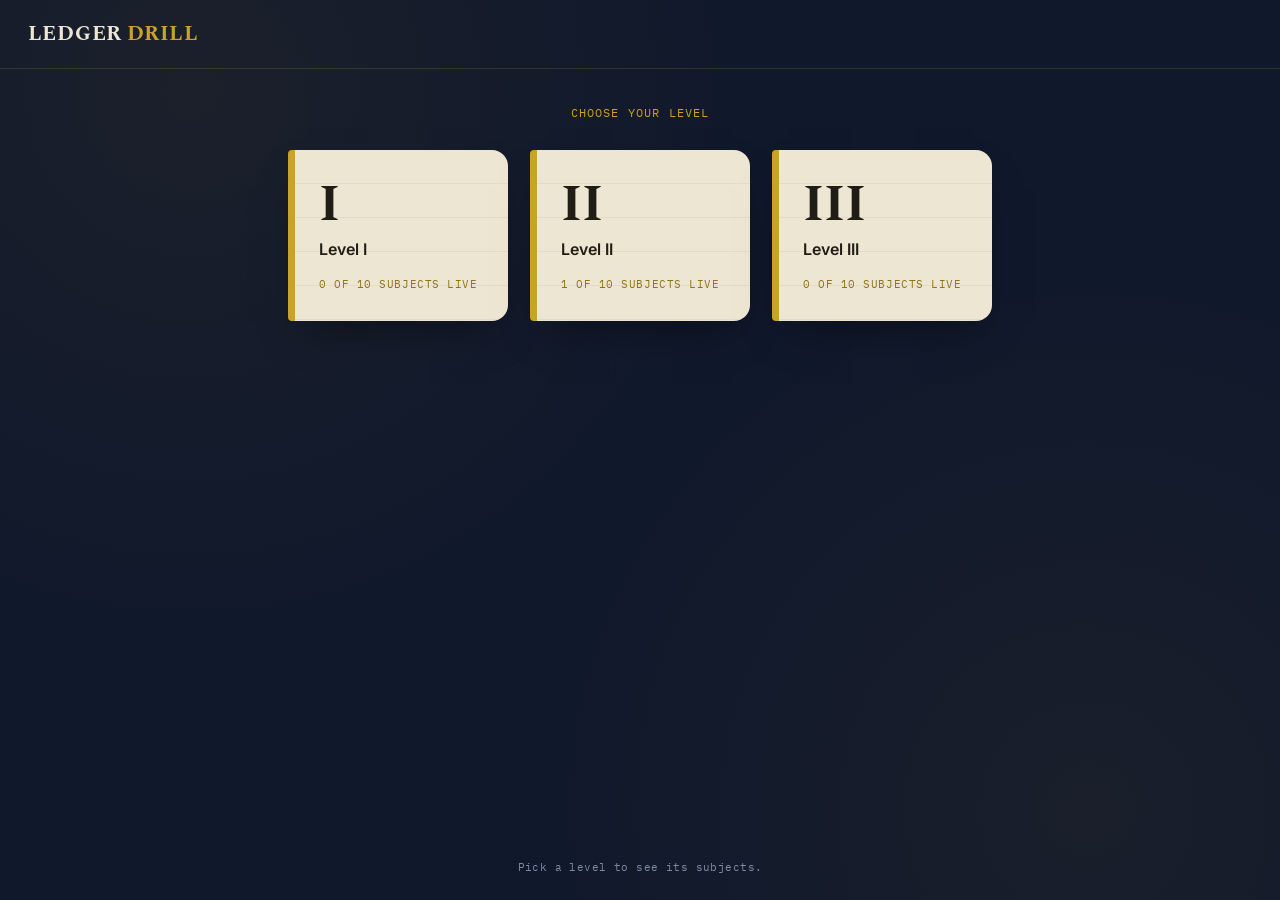
==== ledger-drill-site/index.html @ f8a4c012 "Add files via upload" ====
<!DOCTYPE html>
<html lang="en">
<head>
<meta charset="UTF-8">
<meta name="viewport" content="width=device-width, initial-scale=1.0">
<title>Ledger Drill — CFA Formula Practice</title>
<link rel="preconnect" href="https://fonts.googleapis.com">
<link href="https://fonts.googleapis.com/css2?family=Spectral:wght@500;600;700&family=IBM+Plex+Mono:wght@400;500;600&family=Inter:wght@400;500;600;700&display=swap" rel="stylesheet">
<link rel="stylesheet" href="style.css">
</head>
<body>

<header>
  <div class="wordmark" id="wordmark">LEDGER <span>DRILL</span></div>
</header>

<main><div id="app"></div></main>

<footer id="footerNote">Drag a line item into a slot, or tap a chip then tap a slot.</footer>

<!--
  CREDIT LINE
  Uncomment and edit the line below to add a "made by" credit.
  It will show under the footer note, centered, in small mono text.

  <div class="credit">Made by <a href="https://www.linkedin.com/in/YOUR-HANDLE" target="_blank" rel="noopener">Aman</a></div>
-->

<!--
  SCRIPT LOAD ORDER MATTERS:
  1) registry.js       -> defines LEVELS, SUBJECTS, and the empty DATA object
  2) data/*.js         -> each one adds its formulas into DATA (one file per level+subject)
  3) app.js            -> the engine/router, must load LAST since it reads DATA

  To add a new subject later: drop a new data/*.js file, add ONE <script> line
  for it below (before app.js), and you're done. Nothing else changes.
-->
<script src="registry.js"></script>
<script src="data/l2-fra.js"></script>
<script src="app.js"></script>

</body>
</html>
---- ledger-drill-site/style.css ----
/* ================================================================
   COLOR TOKENS — change the site's whole look by editing these.
   Everything below (cards, buttons, chips, stamps) references these
   variables, so you never need to hunt through the file for a color.

   --ink-navy       page background (dark)
   --ledger-navy-2  the tally badge background, slightly lighter navy
   --parchment      the ledger card / tile background (light)
   --parchment-line the faint ruled lines on the parchment cards
   --brass          the main accent color — active tabs, buttons, borders
   --brass-dim      dimmer accent — used for small labels/eyebrows
   --verified       the "Verified" stamp + correct-answer color (green)
   --rejected       the "Rejected" stamp + wrong-answer color (red)
   --ink-text       body text color on parchment (dark)
   --slate          body text color on navy (light)
   --slate-dim      muted/secondary text color on navy
   ================================================================ */
:root{
    --ink-navy: #10182B;
    --ledger-navy-2: #182238;
    --parchment: #EDE6D3;
    --parchment-line: #d9d0b8;
    --brass: #C9A227;
    --brass-dim: #8f7318;
    --verified: #2F6B4F;
    --rejected: #9C3B3B;
    --ink-text: #201d16;
    --slate: #B9C2D6;
    --slate-dim: #7f8aa6;
  }

  *{box-sizing:border-box;}
  html,body{margin:0;padding:0;}
  body{
    background: var(--ink-navy);
    background-image:
      radial-gradient(circle at 15% 10%, rgba(201,162,39,0.06), transparent 40%),
      radial-gradient(circle at 85% 90%, rgba(201,162,39,0.05), transparent 40%);
    background-attachment: fixed;
    color: var(--slate);
    font-family: 'Inter', sans-serif;
    min-height: 100vh;
    display:flex;
    flex-direction:column;
  }

  /* ---------- Header ---------- */
  header{
    display:flex;
    align-items:center;
    justify-content:space-between;
    padding: 18px 28px;
    border-bottom: 1px solid rgba(201,162,39,0.18);
    gap: 16px;
    flex-wrap: wrap;
  }
  .wordmark{
    font-family:'Spectral', serif;
    font-weight:700;
    font-size: 1.3rem;
    color: var(--parchment);
    letter-spacing: 0.02em;
    white-space:nowrap;
    cursor:pointer;
    user-select:none;
  }
  .wordmark span{color: var(--brass);}

  /* ---------- Main / shared screen bits ---------- */
  main{
    flex:1;
    display:flex;
    align-items:flex-start;
    justify-content:center;
    padding: 36px 20px 60px;
  }
  #app{ width:100%; max-width: 900px; }

  .screen-kicker{
    font-family:'IBM Plex Mono', monospace;
    font-size: 0.72rem;
    letter-spacing: 0.1em;
    text-transform: uppercase;
    color: var(--brass);
    text-align:center;
    margin: 0 0 30px;
  }

  .breadcrumb{
    display:flex;
    align-items:center;
    gap: 8px;
    font-family:'IBM Plex Mono', monospace;
    font-size: 0.76rem;
    color: var(--slate-dim);
    margin-bottom: 22px;
    flex-wrap:wrap;
  }
  .breadcrumb a{
    color: var(--brass);
    text-decoration:none;
    cursor:pointer;
  }
  .breadcrumb a:hover{ text-decoration:underline; }
  .breadcrumb .sep{ color: var(--slate-dim); opacity:0.6; }

  /* ---------- Level select screen ---------- */
  .level-grid{
    display:flex;
    gap: 22px;
    flex-wrap: wrap;
    justify-content:center;
  }
  .level-card{
    width: 220px;
    background: var(--parchment);
    color: var(--ink-text);
    border-radius: 4px 16px 16px 4px;
    border-left: 7px solid var(--brass);
    padding: 30px 24px;
    cursor:pointer;
    box-shadow: 0 20px 40px -18px rgba(0,0,0,0.5);
    background-image: repeating-linear-gradient(to bottom, transparent 0px, transparent 33px, var(--parchment-line) 34px);
    transition: transform 0.15s ease, box-shadow 0.15s ease;
  }
  .level-card:hover{
    transform: translateY(-3px);
    box-shadow: 0 26px 46px -16px rgba(0,0,0,0.55);
  }
  .level-roman{
    font-family:'Spectral', serif;
    font-weight:700;
    font-size: 3.2rem;
    line-height:1;
  }
  .level-name{
    font-family:'Inter', sans-serif;
    font-weight:600;
    font-size: 1rem;
    margin-top: 8px;
  }
  .level-caption{
    font-family:'IBM Plex Mono', monospace;
    font-size: 0.68rem;
    letter-spacing: 0.05em;
    text-transform: uppercase;
    color: var(--brass-dim);
    margin-top: 18px;
  }

  /* ---------- Subject grid screen ---------- */
  .subject-grid{
    display:grid;
    grid-template-columns: repeat(auto-fill, minmax(190px, 1fr));
    gap: 16px;
  }
  .subject-tile{
    background: var(--parchment);
    color: var(--ink-text);
    border-radius: 4px;
    padding: 20px 18px;
    border-left: 5px solid var(--slate-dim);
    background-image: repeating-linear-gradient(to bottom, transparent 0px, transparent 33px, var(--parchment-line) 34px);
  }
  .subject-tile.available{
    border-left-color: var(--brass);
    cursor:pointer;
    box-shadow: 0 14px 28px -16px rgba(0,0,0,0.4);
    transition: transform 0.15s ease;
  }
  .subject-tile.available:hover{ transform: translateY(-2px); }
  .subject-tile.soon{ opacity: 0.55; cursor: not-allowed; }
  .subject-code{
    font-family:'IBM Plex Mono', monospace;
    font-size: 0.68rem;
    letter-spacing: 0.08em;
    text-transform: uppercase;
    color: var(--brass-dim);
  }
  .subject-name{
    font-family:'Spectral', serif;
    font-weight:600;
    font-size: 1.02rem;
    line-height:1.3;
    margin: 6px 0 16px;
  }
  .subject-status{
    font-family:'IBM Plex Mono', monospace;
    font-size: 0.7rem;
    letter-spacing: 0.02em;
  }
  .subject-status.available{ color: var(--verified); }
  .subject-status.soon{ color: rgba(32,29,22,0.45); }

  /* ---------- Drill topbar (subject tabs + tally) ---------- */
  .drill-topbar{
    display:flex;
    align-items:center;
    justify-content:space-between;
    gap: 14px;
    flex-wrap: wrap;
    margin-bottom: 22px;
  }
  nav.subjects{
    display:flex;
    gap: 4px;
    flex-wrap: wrap;
  }
  .tab{
    font-family:'IBM Plex Mono', monospace;
    font-size: 0.7rem;
    letter-spacing: 0.05em;
    text-transform: uppercase;
    padding: 6px 10px;
    border-radius: 3px;
    border: 1px solid transparent;
    color: var(--slate-dim);
    user-select:none;
  }
  .tab.active{
    color: var(--brass);
    border-color: rgba(201,162,39,0.4);
    background: rgba(201,162,39,0.08);
  }
  .tab.soon{ opacity: 0.5; }
  .tally{
    font-family:'IBM Plex Mono', monospace;
    font-size: 0.82rem;
    color: var(--parchment);
    background: var(--ledger-navy-2);
    border: 1px solid rgba(201,162,39,0.25);
    padding: 8px 14px;
    border-radius: 4px;
    white-space:nowrap;
  }
  .tally b{ color:var(--brass); font-weight:600; }

  /* ---------- Ledger drill card ---------- */
  .ledger-card{
    position:relative;
    width: 100%;
    background: var(--parchment);
    color: var(--ink-text);
    border-radius: 6px;
    box-shadow: 0 30px 60px -20px rgba(0,0,0,0.55), 0 0 0 1px rgba(0,0,0,0.06);
    background-image: repeating-linear-gradient(to bottom, transparent 0px, transparent 37px, var(--parchment-line) 38px);
    padding: 30px 34px 34px;
    overflow: hidden;
  }
  .eyebrow{
    font-family:'IBM Plex Mono', monospace;
    font-size: 0.72rem;
    letter-spacing: 0.08em;
    text-transform: uppercase;
    color: var(--brass-dim);
    margin: 0 0 6px;
  }
  h1.formula-name{
    font-family:'Spectral', serif;
    font-weight: 600;
    font-size: 1.55rem;
    line-height: 1.28;
    margin: 0 0 22px;
    color: var(--ink-text);
    max-width: 94%;
  }
  .equation{ display:flex; flex-direction:column; gap: 4px; margin-bottom: 26px; }
  .zone-block{ display:flex; flex-direction:column; gap: 8px; }
  .zone-label{
    font-family:'IBM Plex Mono', monospace;
    font-size: 0.68rem;
    letter-spacing: 0.08em;
    text-transform: uppercase;
    color: var(--brass-dim);
  }
  .zone{ display:flex; flex-wrap: wrap; gap: 10px; }
  .slot{
    min-width: 150px;
    min-height: 44px;
    border-bottom: 2px solid rgba(32,29,22,0.35);
    display:flex;
    align-items:center;
    justify-content:center;
    padding: 6px 10px;
    font-family:'IBM Plex Mono', monospace;
    font-size: 0.82rem;
    color: rgba(32,29,22,0.3);
    transition: border-color 0.15s ease, background 0.15s ease;
    cursor: pointer;
    text-align:center;
  }
  .slot.filled{ color: var(--ink-text); border-bottom-style: solid; background: rgba(255,255,255,0.35); }
  .slot.dragover{ background: rgba(201,162,39,0.18); }
  .slot.correct{ border-bottom-color: var(--verified); background: rgba(47,107,79,0.14); }
  .slot.incorrect{ border-bottom-color: var(--rejected); background: rgba(156,59,59,0.14); }
  .divider-line{ height: 2px; background: var(--ink-text); width: 100%; margin: 6px 0; opacity: 0.55; }
  .pool-label{
    font-family:'IBM Plex Mono', monospace;
    font-size: 0.68rem;
    letter-spacing: 0.08em;
    text-transform: uppercase;
    color: var(--brass-dim);
    margin: 6px 0 10px;
  }
  .pool{ display:flex; flex-wrap:wrap; gap: 10px; min-height: 46px; padding-bottom: 10px; }
  .chip{
    font-family:'IBM Plex Mono', monospace;
    font-size: 0.78rem;
    background: #fffdf6;
    border: 1px solid rgba(32,29,22,0.25);
    border-bottom: 2px dashed rgba(32,29,22,0.3);
    padding: 8px 12px;
    border-radius: 2px;
    cursor: grab;
    user-select:none;
    box-shadow: 1px 2px 0 rgba(32,29,22,0.08);
    transition: transform 0.1s ease;
  }
  .chip:active{ cursor:grabbing; }
  .chip.selected{ outline: 2px solid var(--brass); outline-offset: 1px; transform: translateY(-2px); }
  .controls{ display:flex; gap: 12px; margin-top: 22px; flex-wrap: wrap; align-items:center; }
  button{
    font-family:'IBM Plex Mono', monospace;
    font-size: 0.78rem;
    letter-spacing: 0.05em;
    text-transform: uppercase;
    padding: 11px 20px;
    border-radius: 3px;
    border: none;
    cursor:pointer;
  }
  .btn-primary{ background: var(--brass); color: #1a1408; font-weight:600; }
  .btn-primary:disabled{ background: #c9c2a8; color: #7a7460; cursor:not-allowed; }
  .btn-secondary{ background: transparent; color: var(--ink-text); border: 1px solid rgba(32,29,22,0.35); }
  .btn-secondary:hover{ background: rgba(32,29,22,0.06); }
  .reveal{
    margin-top: 18px;
    font-family:'IBM Plex Mono', monospace;
    font-size: 0.8rem;
    color: rgba(32,29,22,0.75);
    line-height:1.6;
    display:none;
  }
  .reveal.show{ display:block; }
  .stamp{
    position:absolute;
    top: 26px;
    right: 20px;
    font-family:'Spectral', serif;
    font-weight:700;
    font-size: 1.4rem;
    letter-spacing: 0.06em;
    padding: 10px 18px;
    border: 4px solid currentColor;
    border-radius: 6px;
    transform: rotate(-9deg) scale(0.7);
    opacity:0;
    pointer-events:none;
    text-transform:uppercase;
    transition: transform 0.35s cubic-bezier(.2,1.4,.4,1), opacity 0.25s ease;
  }
  .stamp.show{ opacity: 0.9; transform: rotate(-9deg) scale(1); }
  .stamp.verified{ color: var(--verified); }
  .stamp.rejected{ color: var(--rejected); }

  footer{
    text-align:center;
    font-family:'IBM Plex Mono', monospace;
    font-size: 0.66rem;
    color: var(--slate-dim);
    padding: 0 20px 26px;
    letter-spacing:0.04em;
  }

  .credit{
    text-align:center;
    font-family:'IBM Plex Mono', monospace;
    font-size: 0.66rem;
    color: var(--slate-dim);
    padding: 0 20px 26px;
    letter-spacing:0.04em;
  }
  .credit a{ color: var(--brass); text-decoration:none; }
  .credit a:hover{ text-decoration:underline; }

  @media (max-width: 600px){
    .ledger-card{ padding: 24px 18px 28px; }
    h1.formula-name{ font-size:1.3rem; }
    .slot{ min-width: 120px; }
    .level-card{ width: 100%; max-width: 280px; }
  }
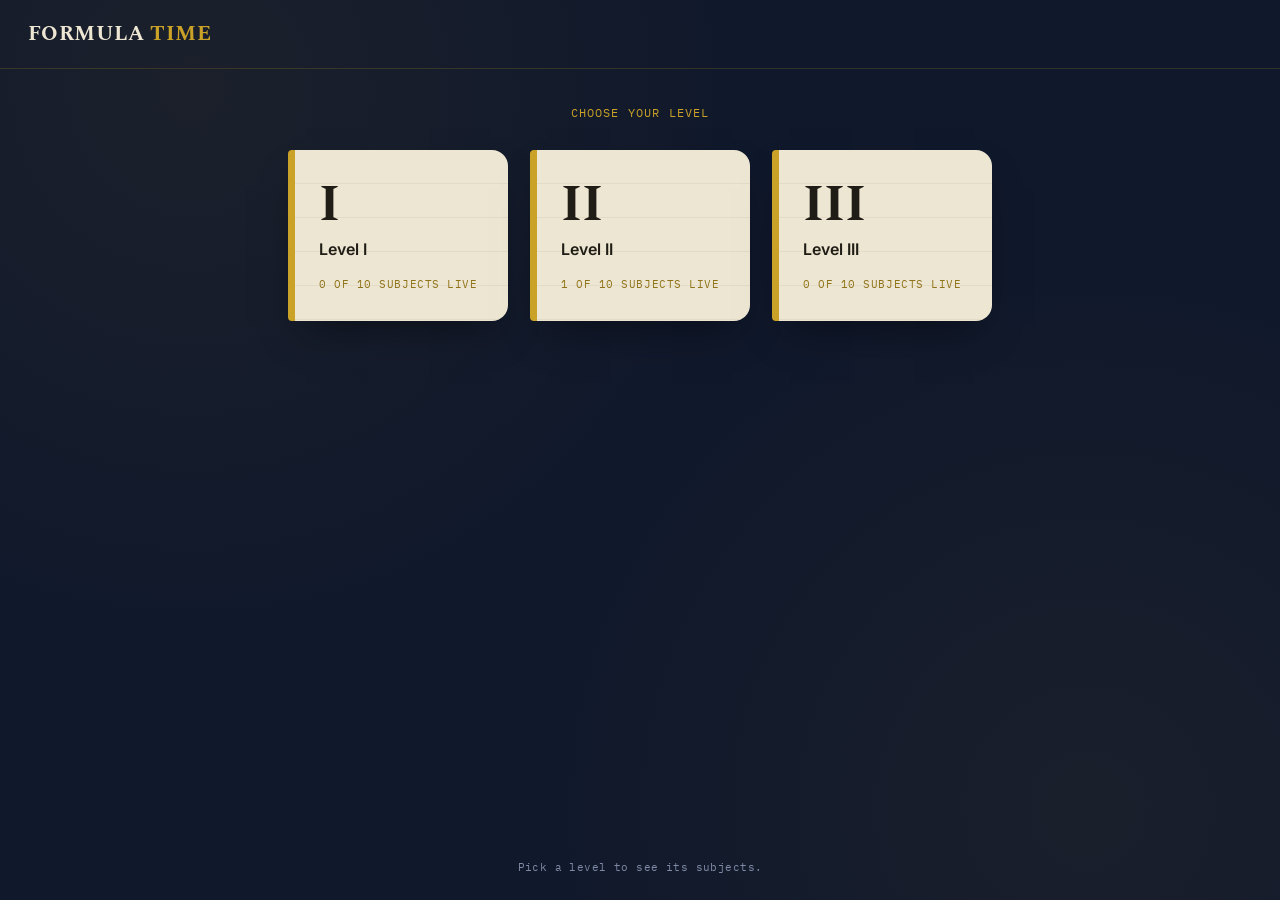
==== commit fdd35a50: "Change title and header from 'Ledger Drill' to 'Formula Time'" ====
--- a/ledger-drill-site/index.html
+++ b/ledger-drill-site/index.html
@@ -3,7 +3,7 @@
 <head>
 <meta charset="UTF-8">
 <meta name="viewport" content="width=device-width, initial-scale=1.0">
-<title>Ledger Drill — CFA Formula Practice</title>
+<title>FORMULA TIME — CFA Formula Practice</title>
 <link rel="preconnect" href="https://fonts.googleapis.com">
 <link href="https://fonts.googleapis.com/css2?family=Spectral:wght@500;600;700&family=IBM+Plex+Mono:wght@400;500;600&family=Inter:wght@400;500;600;700&display=swap" rel="stylesheet">
 <link rel="stylesheet" href="style.css">
@@ -11,7 +11,7 @@
 <body>
 
 <header>
-  <div class="wordmark" id="wordmark">LEDGER <span>DRILL</span></div>
+  <div class="wordmark" id="wordmark">FORMULA <span>TIME</span></div>
 </header>
 
 <main><div id="app"></div></main>
